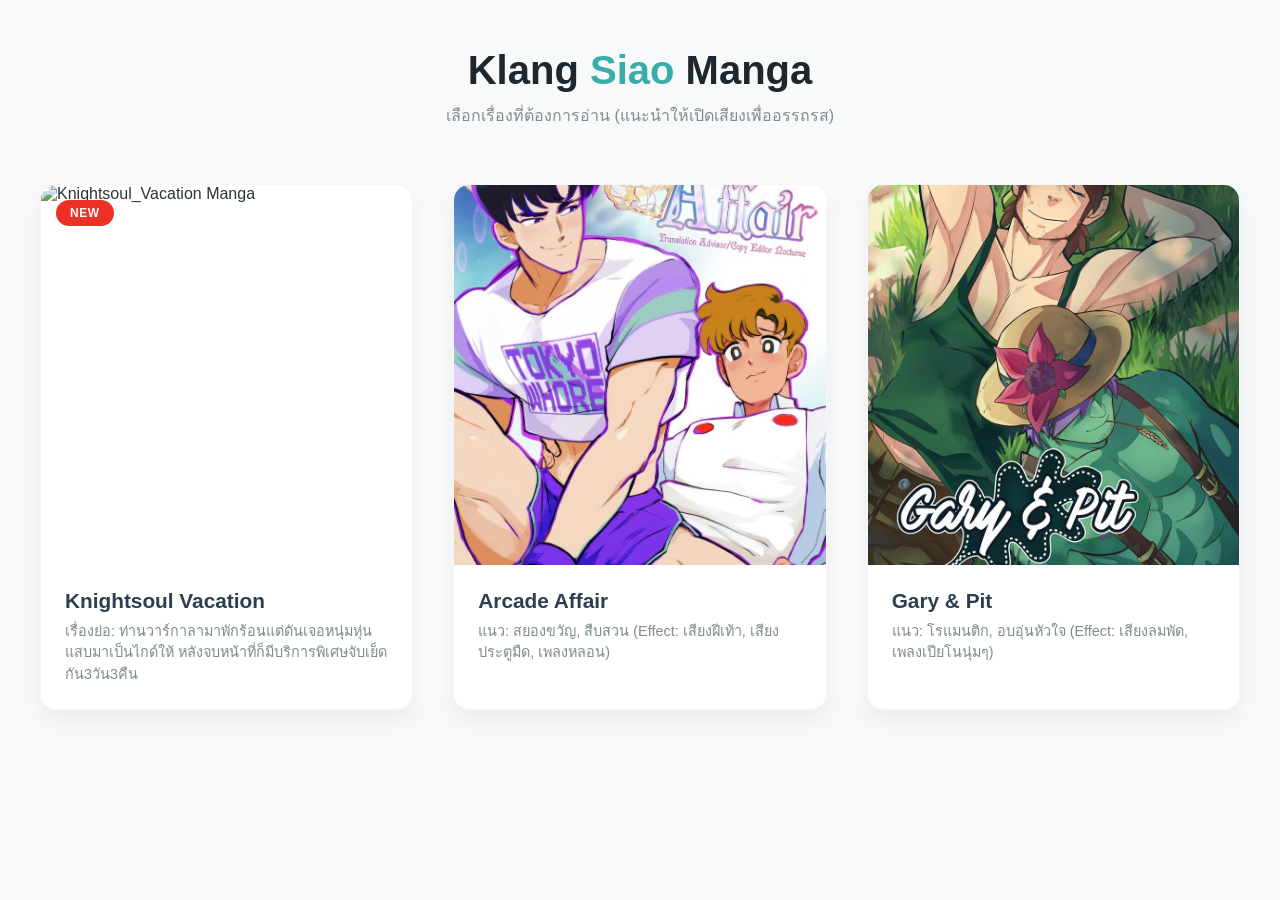
==== index.html @ 47d7a59d "first commit" ====
<!DOCTYPE html>
<html lang="th">
<head>
  <meta charset="UTF-8">
  <meta name="viewport" content="width=device-width, initial-scale=1.0">
  <title>Klang Siao Manga</title>
  <link rel="icon" type="image/png" href="icon\LOGO.png">
  <link rel="stylesheet" href="style.css">
</head>
<body>

  <header>
    <h1>Klang <span class="highlight">Siao</span> Manga</h1>
    <p>เลือกเรื่องที่ต้องการอ่าน (แนะนำให้เปิดเสียงเพื่ออรรถรส)</p>
  </header>

  <main class="manga-grid">
    <!-- การ์ดมังงะเรื่องที่ 1 -->
    <a href="reader.html?story=Knightsoul_Vacation" class="manga-card">
      <div class="card-image">
        <img src="asset\Knightsoul Vacation\1.png" alt="Knightsoul_Vacation Manga">
        <span class="genre tags-Knightsoul_Vacation">New</span>
      </div>
      <div class="card-info">
        <h3>Knightsoul Vacation</h3>
        <p>เรื่องย่อ: ท่านวาร์กาลามาพักร้อนแต่ดันเจอหนุ่มหุ่นแสบมาเป็นไกด์ให้ หลังจบหน้าที่ก็มีบริการพิเศษจับเย็ดกัน3วัน3คืน</p>
      </div>
    </a>

    <!-- การ์ดมังงะเรื่องที่ 2 -->
    <a href="reader.html?story=Arcade_Affair" class="manga-card">
      <div class="card-image">
        <img src="asset\Arcade Affair\1.jpg" alt="Arcade_Affair Manga">
      </div>
      <div class="card-info">
        <h3>Arcade Affair</h3>
        <p>แนว: สยองขวัญ, สืบสวน (Effect: เสียงฝีเท้า, เสียงประตูมืด, เพลงหลอน)</p>
      </div>
    </a>

    <!-- การ์ดมังงะเรื่องที่ 3 -->
    <a href="reader.html?story=Gary&Pit" class="manga-card">
      <div class="card-image">
        <img src="asset\Gary & Pit\1.jpg" alt="Gary&Pit Manga">
      </div>
      <div class="card-info">
        <h3>Gary & Pit</h3>
        <p>แนว: โรแมนติก, อบอุ่นหัวใจ (Effect: เสียงลมพัด, เพลงเปียโนนุ่มๆ)</p>
      </div>
    </a>
  </main>

</body>
</html>
---- style.css ----
* {
  margin: 0;
  padding: 0;
  box-sizing: border-box;
  font-family: 'Segoe UI', Tahoma, Geneva, Verdana, sans-serif;
}

body {
  background-color: #f8f9fa; /* พื้นหลังสว่าง สบายตา */
  color: #2d3436; /* ตัวหนังสือสีเทาเข้ม อ่านง่าย ไม่ปวดตา */
  padding: 3rem 1rem;
}

header {
  text-align: center;
  margin-bottom: 3.5rem;
}

header h1 {
  font-size: 2.5rem;
  color: #1e272e;
  margin-bottom: 0.6rem;
  font-weight: 800;
}

.highlight {
  color: #38ada9; /* เปลี่ยนเป็นสีเขียวมิ้นท์/ฟ้าสดใส ให้ฟีลลิ่งสว่างและเฟรช */
}

header p {
  color: #7f8c8d;
  font-size: 1rem;
}

/* ระบบ Grid สำหรับจัดวางการ์ดมังงะ */
.manga-grid {
  display: grid;
  grid-template-columns: repeat(auto-fit, minmax(280px, 1fr));
  gap: 2.5rem;
  max-width: 1200px;
  margin: 0 auto;
}

/* สไตล์ของการ์ดโทนสว่าง */
.manga-card {
  background-color: #ffffff;
  border-radius: 16px;
  overflow: hidden;
  text-decoration: none;
  color: inherit;
  transition: transform 0.3s ease, box-shadow 0.3s ease;
  box-shadow: 0 10px 20px rgba(0, 0, 0, 0.05); /* เงาบางๆ นุ่มๆ */
  display: flex;
  flex-direction: column;
  border: 1px solid rgba(0, 0, 0, 0.03);
}

.manga-card:hover {
  transform: translateY(-8px);
  box-shadow: 0 15px 30px rgba(56, 173, 169, 0.15); /* เงาสีฟ้ามิ้นท์เวลาชี้ */
}

.card-image {
  position: relative;
  height: 380px;
  overflow: hidden;
}

.card-image img {
  width: 100%;
  height: 100%;
  object-fit: cover;
  transition: transform 0.4s ease;
}

.manga-card:hover .card-image img {
  transform: scale(1.03);
}

/* ป้ายแท็กประเภทมังงะ */
.genre {
  position: absolute;
  top: 15px;
  left: 15px;
  padding: 6px 14px;
  border-radius: 20px;
  font-size: 0.75rem;
  font-weight: bold;
  text-transform: uppercase;
  color: #fff;
  letter-spacing: 0.5px;
}

.tags-Knightsoul_Vacation { background-color: #eb3026; }
.tags-horror { background-color: #485460; }
.tags-romance { background-color: #00b812; }

/* รายละเอียดข้อความใต้ภาพ */
.card-info {
  padding: 1.5rem;
  flex-grow: 1;
  background-color: #ffffff;
}

.card-info h3 {
  color: #2c3e50;
  margin-bottom: 0.5rem;
  font-size: 1.3rem;
  font-weight: 700;
}

.card-info p {
  color: #7f8c8d;
  font-size: 0.9rem;
  line-height: 1.5;
}
/* ==========================================
   สไตล์เพิ่มเติมสำหรับหน้าอ่านมังงะ (Reader Page)
   ========================================== */

.reader-body {
  background-color: #f1f2f6; /* สีพื้นหลังนุ่มๆ สไตล์แอปอ่านการ์ตูน */
  padding: 0;
  margin: 0;
}

/* ปุ่มควบคุมเสียงที่ลอยอยู่ */
.audio-controls {
  position: fixed;
  top: 20px;
  right: 20px;
  display: flex;
  gap: 10px;
  z-index: 1000;
}

.control-btn {
  background-color: #ffffff;
  color: #2d3436;
  border: 1px solid rgba(0,0,0,0.1);
  padding: 10px 16px;
  border-radius: 30px;
  cursor: pointer;
  font-weight: bold;
  font-size: 0.9rem;
  box-shadow: 0 4px 10px rgba(0,0,0,0.08);
  transition: all 0.2s ease;
  text-decoration: none;
}

.control-btn:hover {
  transform: scale(1.05);
  background-color: #f8f9fa;
}

.back-btn {
  background-color: #38ada9;
  color: white;
  border: none;
}

.back-btn:hover {
  background-color: #079992;
  color: white;
}

/* กล่องแสดงมังงะแนวตั้ง */
.manga-viewer {
  max-width: 800px;
  margin: 0 auto;
  background-color: #ffffff;
  box-shadow: 0 0 30px rgba(0,0,0,0.05);
  display: flex;
  flex-direction: column;
}

/* ช่องมังงะแต่ละช่อง */
.manga-scene {
  position: relative;
  width: 100%;
  line-height: 0; /* ลบช่องว่างใต้ภาพ */
}

.manga-scene img {
  width: 100%;
  height: auto;
  display: block;
}
/* ==========================================
   สไตล์หน้าจอ Loading โทนสว่าง (Loading Screen)
   ========================================== */

.loading-overlay {
  position: fixed;
  top: 0;
  left: 0;
  width: 100%;
  height: 100%;
  background-color: #ffffff; /* โทนสว่างสะอาดตา */
  display: flex;
  flex-direction: column;
  justify-content: center;
  align-items: center;
  z-index: 9999; /* อยู่บนสุดบังทุกอย่างไว้ก่อน */
  transition: opacity 0.5s ease, visibility 0.5s ease;
}

/* เอฟเฟคซ่อนหน้าจอ Loading ตอนโหลดเสร็จ */
.loading-overlay.fade-out {
  opacity: 0;
  visibility: hidden;
}

.loading-overlay p {
  margin-top: 20px;
  color: #7f8c8d;
  font-weight: bold;
  font-size: 1.1rem;
}

/* วงกลมหมุนๆ (Spinner) */
.spinner {
  width: 50px;
  height: 50px;
  border: 5px solid #f1f2f6;
  border-top: 5px solid #38ada9; /* สีฟ้ามิ้นท์หลักของเว็บ */
  border-radius: 50%;
  animation: spin 1s linear infinite;
}

@keyframes spin {
  0% { transform: rotate(0deg); }
  100% { transform: rotate(360deg); }
}
/* จัดการหน้าอ่านแบบ Flip Page */
.manga-container {
  display: flex;
  flex-direction: column;
  align-items: center;
  justify-content: center;
  min-height: 100vh;
  padding: 20px 0;
}

.manga-page-wrapper {
  cursor: pointer;
  max-width: 90vw;
  max-height: 80vh;
  display: flex;
  justify-content: center;
}

.manga-page-wrapper img {
  max-width: 100%;
  max-height: 80vh;
  object-fit: contain;
  box-shadow: 0 8px 25px rgba(0,0,0,0.15);
  border-radius: 4px;
}

/* ปุ่มเปลี่ยนหน้า */
.page-controls {
  display: flex;
  align-items: center;
  gap: 15px;
  margin-top: 15px;
}

.nav-btn {
  padding: 10px 20px;
  background-color: #38ada9;
  color: white;
  border: none;
  border-radius: 20px;
  font-weight: bold;
  cursor: pointer;
  transition: transform 0.1s, background-color 0.2s;
}

.nav-btn:hover {
  background-color: #079992;
}

.nav-btn:disabled {
  background-color: #ccc;
  cursor: not-allowed;
}

#page-indicator {
  font-weight: bold;
  color: #555;
}
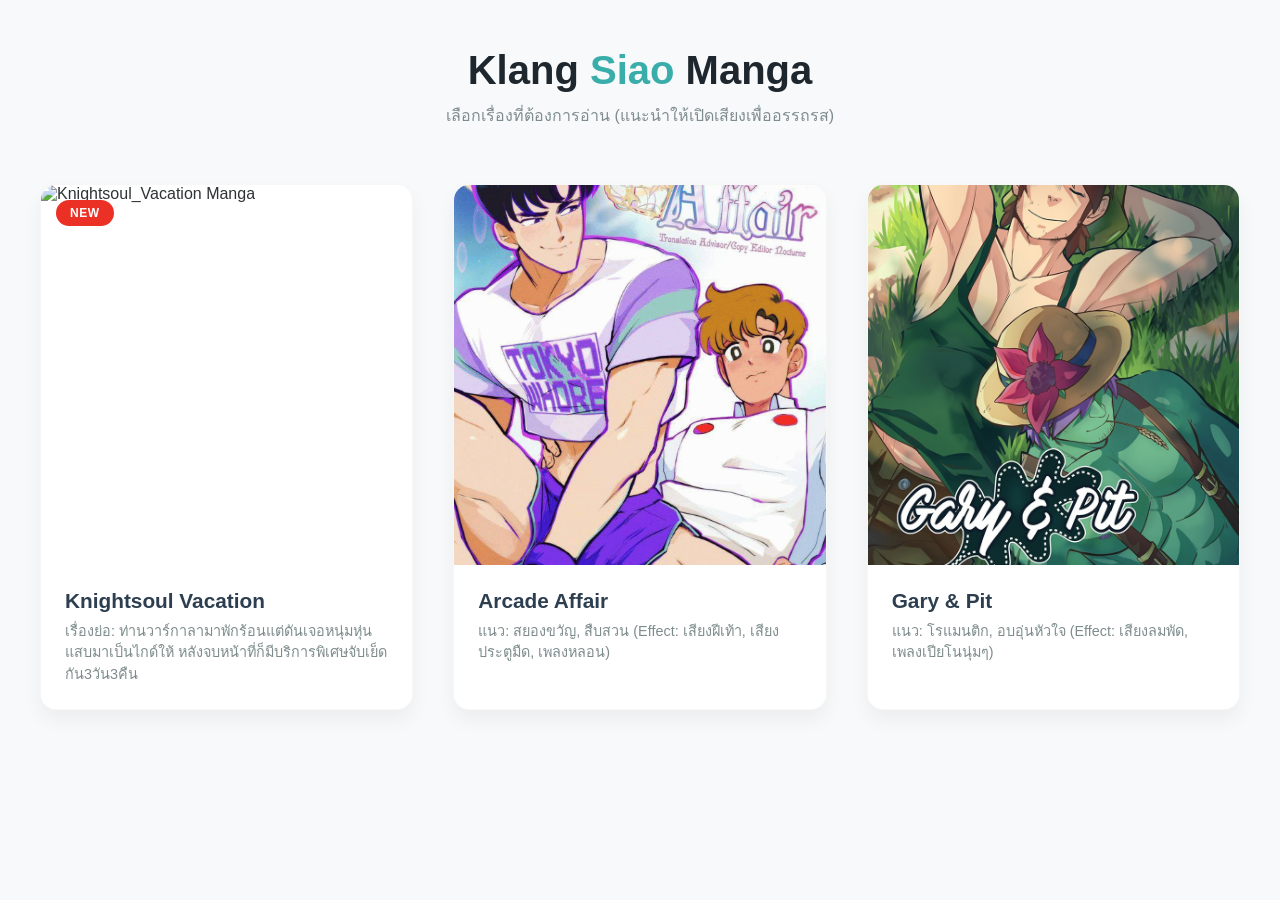
==== commit af0a152e: "update files" ====
--- a/index.html
+++ b/index.html
@@ -30,7 +30,7 @@
     <!-- การ์ดมังงะเรื่องที่ 2 -->
     <a href="reader.html?story=Arcade_Affair" class="manga-card">
       <div class="card-image">
-        <img src="asset\Arcade Affair\1.jpg" alt="Arcade_Affair Manga">
+        <img src="asset\Arcade Affair\1.png" alt="Arcade_Affair Manga">
       </div>
       <div class="card-info">
         <h3>Arcade Affair</h3>
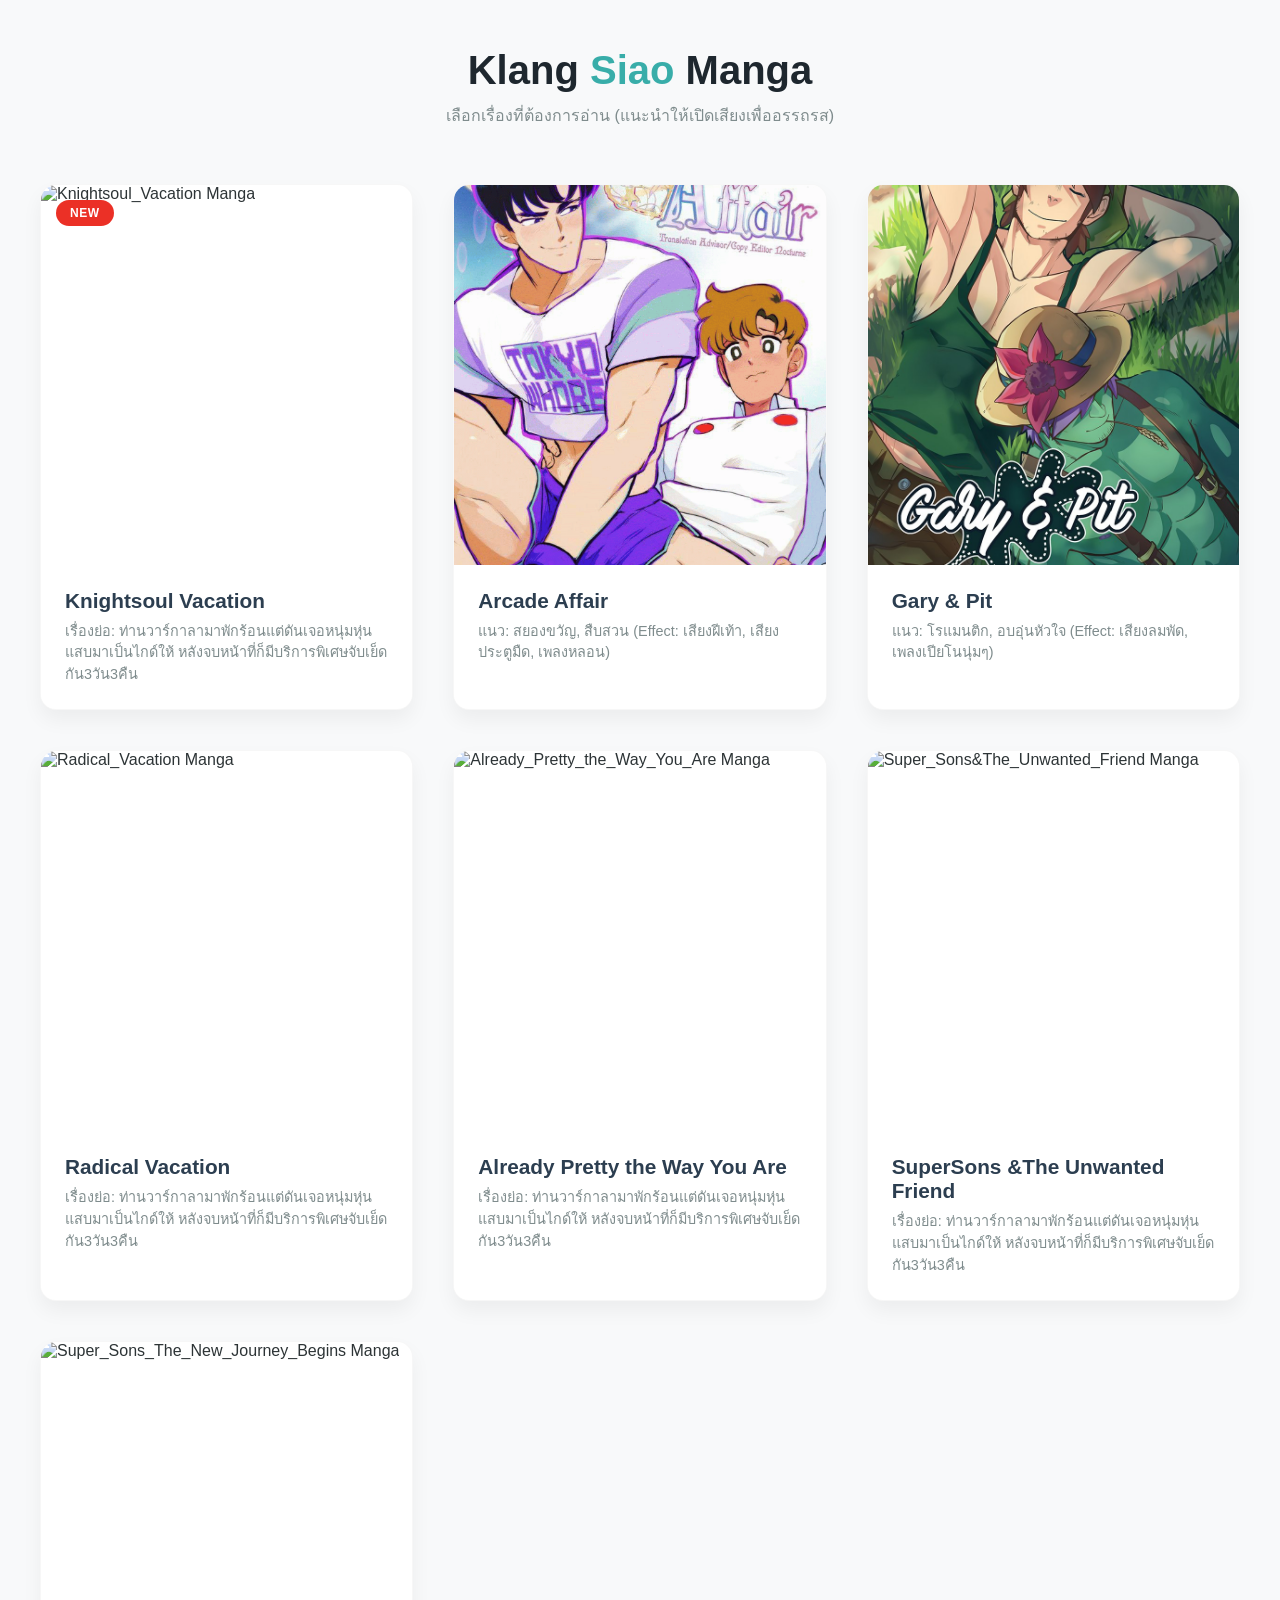
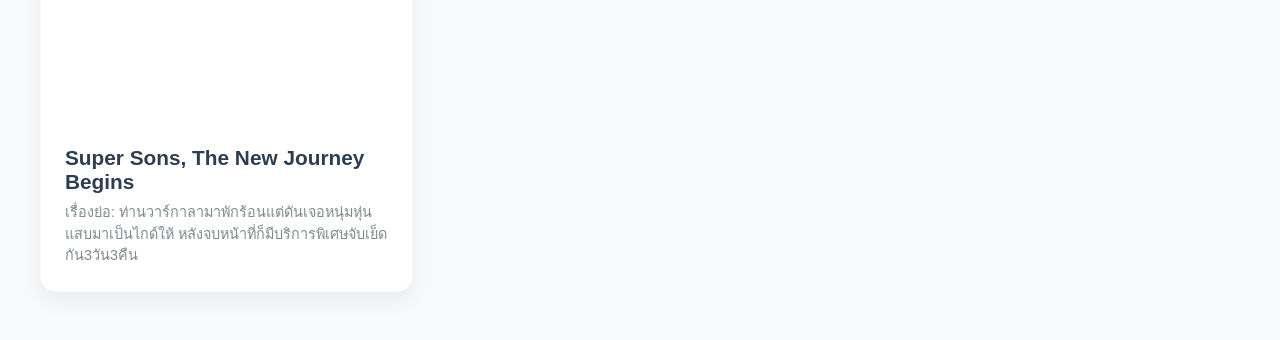
==== commit cb3b670f: "update files" ====
--- a/index.html
+++ b/index.html
@@ -48,6 +48,52 @@
         <p>แนว: โรแมนติก, อบอุ่นหัวใจ (Effect: เสียงลมพัด, เพลงเปียโนนุ่มๆ)</p>
       </div>
     </a>
+
+
+    <a href="reader.html?story=Radical_Vacation" class="manga-card">
+      <div class="card-image">
+        <img src="asset\Radical Vacation\1.png" alt="Radical_Vacation Manga">
+        <span class="genre tags-Radical_Vacation">New</span>
+      </div>
+      <div class="card-info">
+        <h3>Radical Vacation</h3>
+        <p>เรื่องย่อ: ท่านวาร์กาลามาพักร้อนแต่ดันเจอหนุ่มหุ่นแสบมาเป็นไกด์ให้ หลังจบหน้าที่ก็มีบริการพิเศษจับเย็ดกัน3วัน3คืน</p>
+      </div>
+    </a>
+
+
+    <a href="reader.html?story=Already_Pretty_the_Way_You_Are" class="manga-card">
+      <div class="card-image">
+        <img src="asset\Already Pretty the Way You Are\1.png" alt="Already_Pretty_the_Way_You_Are Manga">
+        <span class="genre tags-Already_Pretty_the_Way_You_Are">New</span>
+      </div>
+      <div class="card-info">
+        <h3>Already Pretty the Way You Are</h3>
+        <p>เรื่องย่อ: ท่านวาร์กาลามาพักร้อนแต่ดันเจอหนุ่มหุ่นแสบมาเป็นไกด์ให้ หลังจบหน้าที่ก็มีบริการพิเศษจับเย็ดกัน3วัน3คืน</p>
+      </div>
+    </a>
+
+    <a href="reader.html?story=Super_Sons&The_Unwanted_Friend" class="manga-card">
+      <div class="card-image">
+        <img src="asset\SuperSons &The Unwanted Friend\1.png" alt="Super_Sons&The_Unwanted_Friend Manga">
+        <span class="genre tags-Super_Sons&The_Unwanted_Friend">New</span>
+      </div>
+      <div class="card-info">
+        <h3>SuperSons &The Unwanted Friend</h3>
+        <p>เรื่องย่อ: ท่านวาร์กาลามาพักร้อนแต่ดันเจอหนุ่มหุ่นแสบมาเป็นไกด์ให้ หลังจบหน้าที่ก็มีบริการพิเศษจับเย็ดกัน3วัน3คืน</p>
+      </div>
+    </a>
+
+    <a href="reader.html?story=Super_Sons_The_New_Journey_Begins" class="manga-card">
+      <div class="card-image">
+        <img src="asset\Super Sons, The New Journey Begins\1.png" alt="Super_Sons_The_New_Journey_Begins Manga">
+        <span class="genre tags-Super_Sons_The_New_Journey_Begins">New</span>
+      </div>
+      <div class="card-info">
+        <h3>Super Sons, The New Journey Begins</h3>
+        <p>เรื่องย่อ: ท่านวาร์กาลามาพักร้อนแต่ดันเจอหนุ่มหุ่นแสบมาเป็นไกด์ให้ หลังจบหน้าที่ก็มีบริการพิเศษจับเย็ดกัน3วัน3คืน</p>
+      </div>
+    </a>
   </main>
 
 </body>
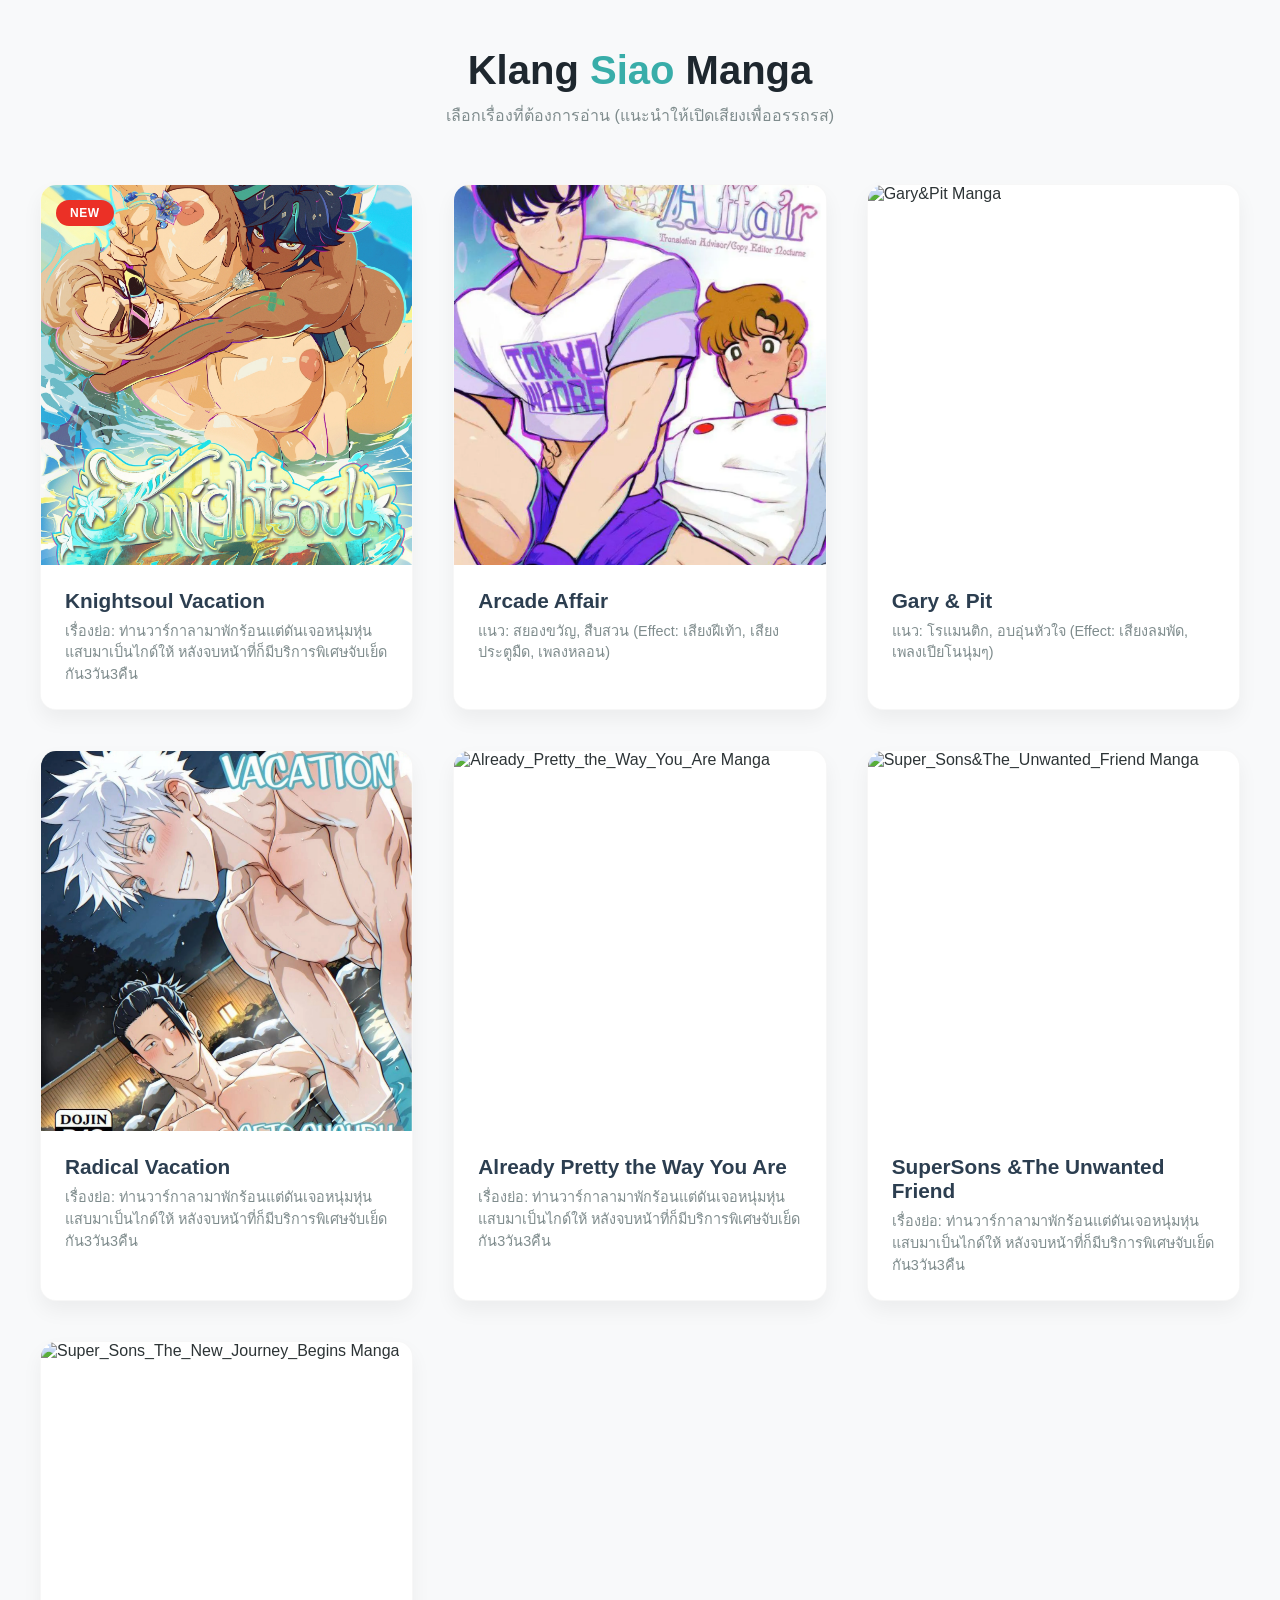
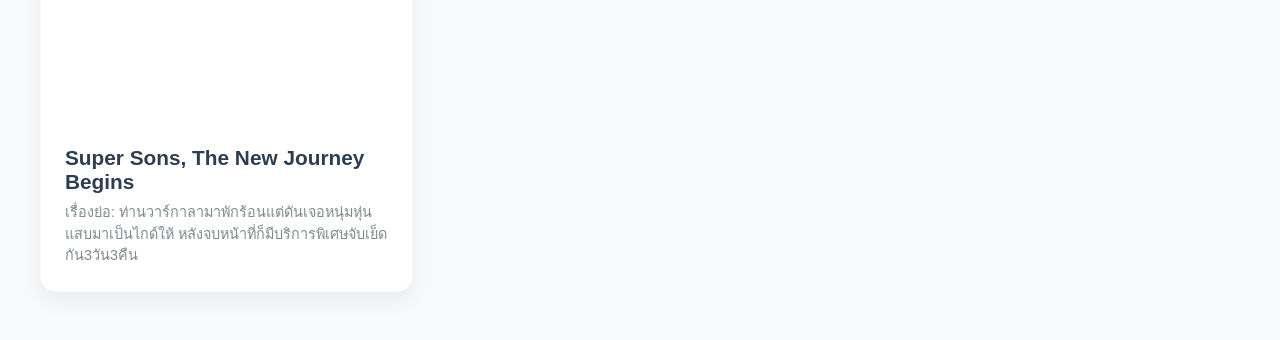
==== commit 69328b5f: "update files" ====
--- a/index.html
+++ b/index.html
@@ -18,7 +18,7 @@
     <!-- การ์ดมังงะเรื่องที่ 1 -->
     <a href="reader.html?story=Knightsoul_Vacation" class="manga-card">
       <div class="card-image">
-        <img src="asset\Knightsoul Vacation\1.png" alt="Knightsoul_Vacation Manga">
+        <img src="asset\Knightsoul Vacation\1.webp" alt="Knightsoul_Vacation Manga">
         <span class="genre tags-Knightsoul_Vacation">New</span>
       </div>
       <div class="card-info">
@@ -30,7 +30,7 @@
     <!-- การ์ดมังงะเรื่องที่ 2 -->
     <a href="reader.html?story=Arcade_Affair" class="manga-card">
       <div class="card-image">
-        <img src="asset\Arcade Affair\1.png" alt="Arcade_Affair Manga">
+        <img src="asset\Arcade Affair\1.webp" alt="Arcade_Affair Manga">
       </div>
       <div class="card-info">
         <h3>Arcade Affair</h3>
@@ -41,7 +41,7 @@
     <!-- การ์ดมังงะเรื่องที่ 3 -->
     <a href="reader.html?story=Gary&Pit" class="manga-card">
       <div class="card-image">
-        <img src="asset\Gary & Pit\1.jpg" alt="Gary&Pit Manga">
+        <img src="asset\Gary & Pit\1.webp" alt="Gary&Pit Manga">
       </div>
       <div class="card-info">
         <h3>Gary & Pit</h3>
@@ -52,8 +52,7 @@
 
     <a href="reader.html?story=Radical_Vacation" class="manga-card">
       <div class="card-image">
-        <img src="asset\Radical Vacation\1.png" alt="Radical_Vacation Manga">
-        <span class="genre tags-Radical_Vacation">New</span>
+        <img src="asset\Radical Vacation\1.webp" alt="Radical_Vacation Manga">
       </div>
       <div class="card-info">
         <h3>Radical Vacation</h3>
@@ -64,8 +63,7 @@
 
     <a href="reader.html?story=Already_Pretty_the_Way_You_Are" class="manga-card">
       <div class="card-image">
-        <img src="asset\Already Pretty the Way You Are\1.png" alt="Already_Pretty_the_Way_You_Are Manga">
-        <span class="genre tags-Already_Pretty_the_Way_You_Are">New</span>
+        <img src="asset\Already Pretty the Way You Are\1.webp" alt="Already_Pretty_the_Way_You_Are Manga">
       </div>
       <div class="card-info">
         <h3>Already Pretty the Way You Are</h3>
@@ -75,8 +73,7 @@
 
     <a href="reader.html?story=Super_Sons&The_Unwanted_Friend" class="manga-card">
       <div class="card-image">
-        <img src="asset\SuperSons &The Unwanted Friend\1.png" alt="Super_Sons&The_Unwanted_Friend Manga">
-        <span class="genre tags-Super_Sons&The_Unwanted_Friend">New</span>
+        <img src="asset\Super Sons & The Unwanted Friend\1.webp" alt="Super_Sons&The_Unwanted_Friend Manga">
       </div>
       <div class="card-info">
         <h3>SuperSons &The Unwanted Friend</h3>
@@ -86,8 +83,7 @@
 
     <a href="reader.html?story=Super_Sons_The_New_Journey_Begins" class="manga-card">
       <div class="card-image">
-        <img src="asset\Super Sons, The New Journey Begins\1.png" alt="Super_Sons_The_New_Journey_Begins Manga">
-        <span class="genre tags-Super_Sons_The_New_Journey_Begins">New</span>
+        <img src="asset\Super Sons, The New Journey Begins\1.webp" alt="Super_Sons_The_New_Journey_Begins Manga">
       </div>
       <div class="card-info">
         <h3>Super Sons, The New Journey Begins</h3>
--- a/style.css
+++ b/style.css
@@ -287,6 +287,17 @@
 }
 
 #page-indicator {
-  font-weight: bold;
-  color: #555;
+  font-size: 14px;         /* 1. ลดขนาดตัวอักษรลง (ถ้าเดิมเป็น 16px หรือใหญ่กว่า) */
+  white-space: nowrap;     /* 2. 🔥 สั่งห้ามขึ้นบรรทัดใหม่เด็ดขาด */
+  letter-spacing: 0.5px;   /* ปรับระยะห่างตัวอักษรให้กระชับขึ้น */
+}
+#current-manga-img {
+  -webkit-touch-callout: none; /* ปิดเมนูป๊อปอัพตอนกดค้างในมือถือ */
+  -webkit-user-select: none;   /* ปิดการเลือกรูปภาพ */
+  -khtml-user-select: none;
+  -moz-user-select: none;
+  -ms-user-select: none;
+  user-select: none;
+  
+  -webkit-user-drag: none;     /* 🔥 ใช้แค่ตัวนี้ตัวเดียวพอครับ */
 }
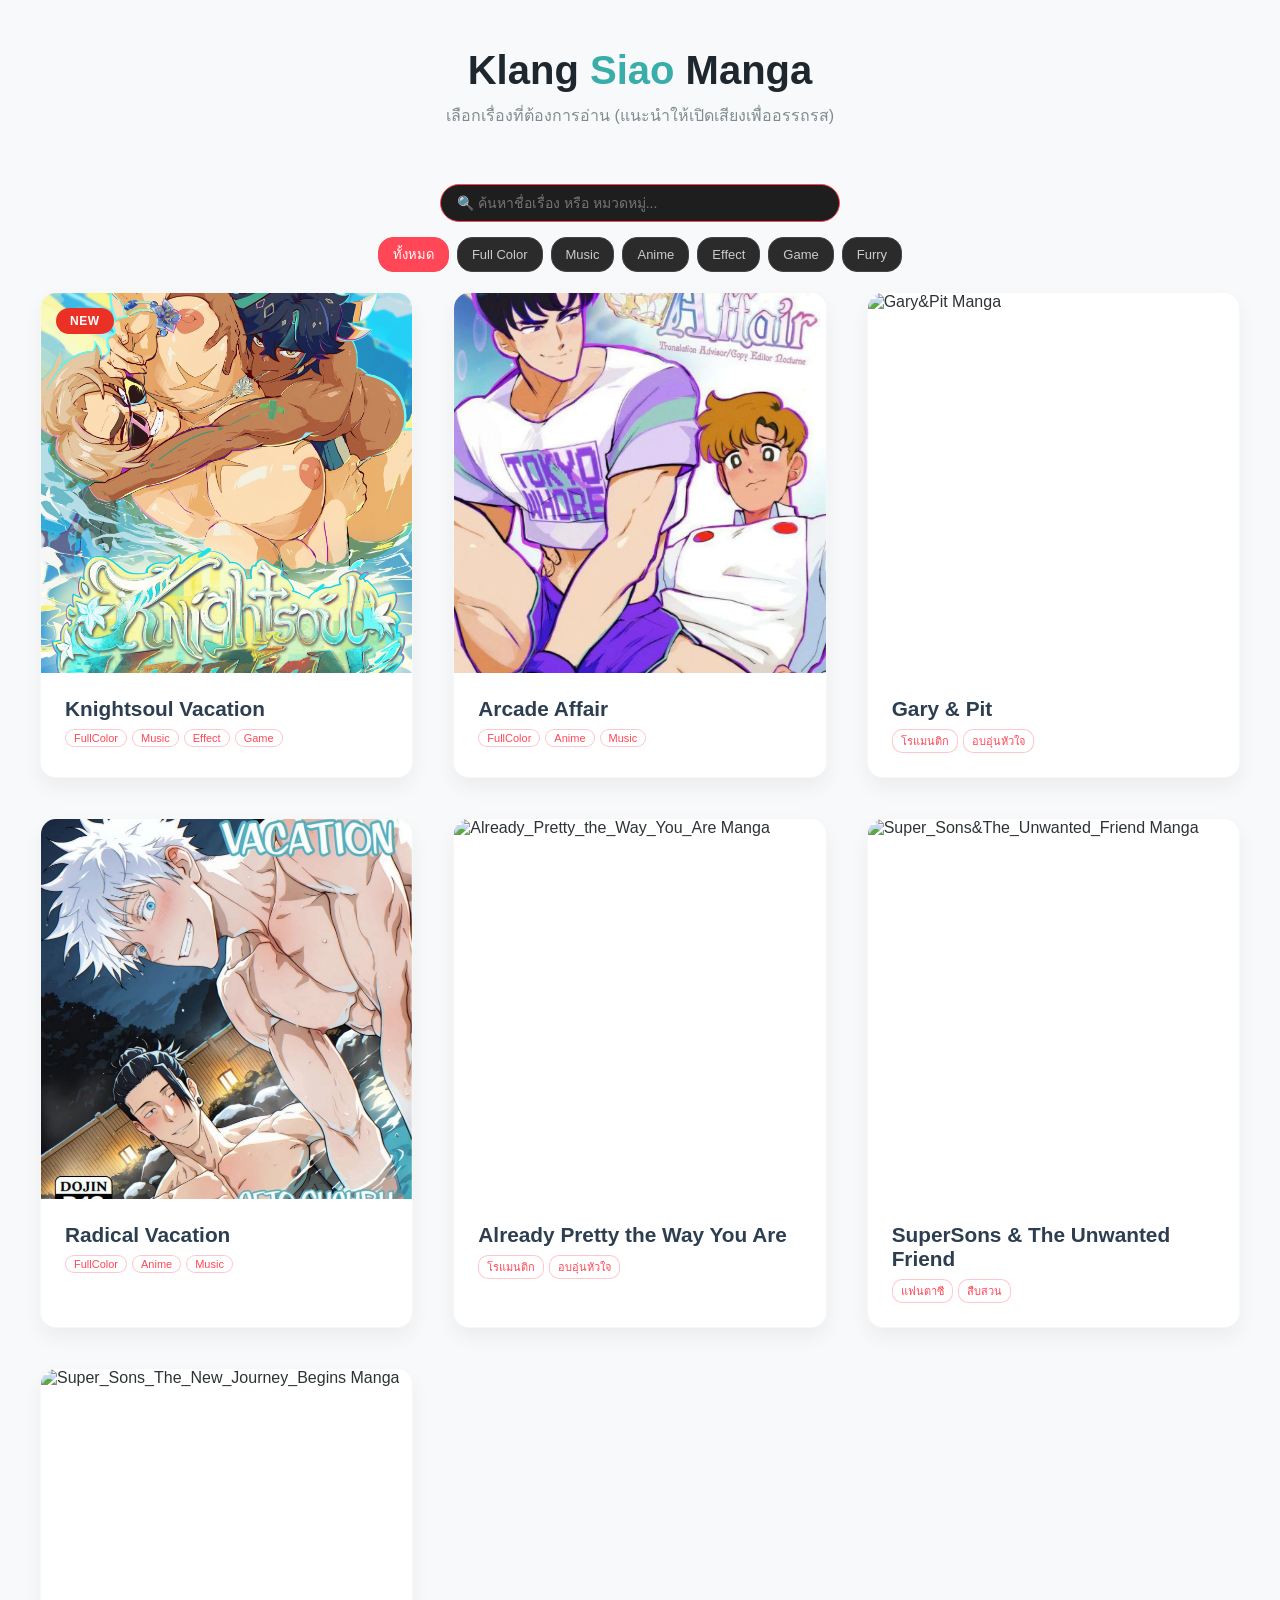
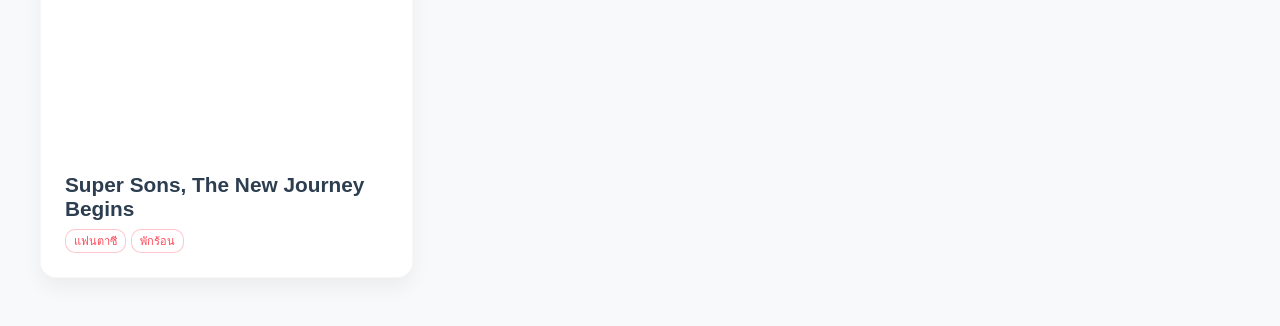
==== commit 30724b89: "Update Files" ====
--- a/index.html
+++ b/index.html
@@ -4,7 +4,7 @@
   <meta charset="UTF-8">
   <meta name="viewport" content="width=device-width, initial-scale=1.0">
   <title>Klang Siao Manga</title>
-  <link rel="icon" type="image/png" href="icon\LOGO.png">
+  <link rel="icon" type="image/png" href="icon/LOGO.png">
   <link rel="stylesheet" href="style.css">
 </head>
 <body>
@@ -14,83 +14,159 @@
     <p>เลือกเรื่องที่ต้องการอ่าน (แนะนำให้เปิดเสียงเพื่ออรรถรส)</p>
   </header>
 
+  <!-- 🔍 ส่วนค้นหาและเลือก Topic -->
+  <section class="filter-section">
+    <div class="search-box">
+      <input type="text" id="search-input" placeholder="🔍 ค้นหาชื่อเรื่อง หรือ หมวดหมู่..." onkeyup="filterManga()">
+    </div>
+    <div class="topic-tags">
+      <button class="tag-btn active" onclick="filterByTag('all', this)">ทั้งหมด</button>
+      <button class="tag-btn" onclick="filterByTag('FullColor', this)">Full Color</button>
+      <button class="tag-btn" onclick="filterByTag('Music', this)">Music</button>
+      <button class="tag-btn" onclick="filterByTag('Anime', this)">Anime</button>
+      <button class="tag-btn" onclick="filterByTag('Effect', this)">Effect</button>
+      <button class="tag-btn" onclick="filterByTag('Game', this)">Game</button>
+      <button class="tag-btn" onclick="filterByTag('Furry', this)">Furry</button>
+    </div>
+  </section>
+
   <main class="manga-grid">
     <!-- การ์ดมังงะเรื่องที่ 1 -->
-    <a href="reader.html?story=Knightsoul_Vacation" class="manga-card">
+    <a href="reader.html?story=Knightsoul_Vacation" class="manga-card" data-tags="FullColor Music Effect Game">
       <div class="card-image">
-        <img src="asset\Knightsoul Vacation\1.webp" alt="Knightsoul_Vacation Manga">
+        <img src="asset/Knightsoul Vacation/1.webp" alt="Knightsoul_Vacation Manga">
         <span class="genre tags-Knightsoul_Vacation">New</span>
       </div>
       <div class="card-info">
         <h3>Knightsoul Vacation</h3>
-        <p>เรื่องย่อ: ท่านวาร์กาลามาพักร้อนแต่ดันเจอหนุ่มหุ่นแสบมาเป็นไกด์ให้ หลังจบหน้าที่ก็มีบริการพิเศษจับเย็ดกัน3วัน3คืน</p>
+        <div class="card-topics">
+          <span class="topic-badge">FullColor</span>
+          <span class="topic-badge">Music</span>
+          <span class="topic-badge">Effect</span>
+          <span class="topic-badge">Game</span>
+        </div>
       </div>
     </a>
 
     <!-- การ์ดมังงะเรื่องที่ 2 -->
-    <a href="reader.html?story=Arcade_Affair" class="manga-card">
+    <a href="reader.html?story=Arcade_Affair" class="manga-card" data-tags="FullColor Anime Music">
       <div class="card-image">
-        <img src="asset\Arcade Affair\1.webp" alt="Arcade_Affair Manga">
+        <img src="asset/Arcade Affair/1.webp" alt="Arcade_Affair Manga">
       </div>
       <div class="card-info">
         <h3>Arcade Affair</h3>
-        <p>แนว: สยองขวัญ, สืบสวน (Effect: เสียงฝีเท้า, เสียงประตูมืด, เพลงหลอน)</p>
+        <div class="card-topics">
+          <span class="topic-badge">FullColor</span>
+          <span class="topic-badge">Anime</span>
+          <span class="topic-badge">Music</span>
+        </div>
       </div>
     </a>
 
     <!-- การ์ดมังงะเรื่องที่ 3 -->
-    <a href="reader.html?story=Gary&Pit" class="manga-card">
+    <a href="reader.html?story=Gary&Pit" class="manga-card" data-tags="">
       <div class="card-image">
-        <img src="asset\Gary & Pit\1.webp" alt="Gary&Pit Manga">
+        <img src="asset/Gary & Pit/1.webp" alt="Gary&Pit Manga">
       </div>
       <div class="card-info">
         <h3>Gary & Pit</h3>
-        <p>แนว: โรแมนติก, อบอุ่นหัวใจ (Effect: เสียงลมพัด, เพลงเปียโนนุ่มๆ)</p>
+        <div class="card-topics">
+          <span class="topic-badge">โรแมนติก</span>
+          <span class="topic-badge">อบอุ่นหัวใจ</span>
+        </div>
       </div>
     </a>
 
-
-    <a href="reader.html?story=Radical_Vacation" class="manga-card">
+    <!-- การ์ดมังงะเรื่องที่ 4 -->
+    <a href="reader.html?story=Radical_Vacation" class="manga-card" data-tags="FullColor Anime Music">
       <div class="card-image">
-        <img src="asset\Radical Vacation\1.webp" alt="Radical_Vacation Manga">
+        <img src="asset/Radical Vacation/1.webp" alt="Radical_Vacation Manga">
       </div>
       <div class="card-info">
         <h3>Radical Vacation</h3>
-        <p>เรื่องย่อ: ท่านวาร์กาลามาพักร้อนแต่ดันเจอหนุ่มหุ่นแสบมาเป็นไกด์ให้ หลังจบหน้าที่ก็มีบริการพิเศษจับเย็ดกัน3วัน3คืน</p>
+        <div class="card-topics">
+          <span class="topic-badge">FullColor</span>
+          <span class="topic-badge">Anime</span>
+          <span class="topic-badge">Music</span>
+        </div>
       </div>
     </a>
 
-
-    <a href="reader.html?story=Already_Pretty_the_Way_You_Are" class="manga-card">
+    <!-- การ์ดมังงะเรื่องที่ 5 -->
+    <a href="reader.html?story=Already_Pretty_the_Way_You_Are" class="manga-card" data-tags="โรแมนติก อบอุ่นหัวใจ">
       <div class="card-image">
-        <img src="asset\Already Pretty the Way You Are\1.webp" alt="Already_Pretty_the_Way_You_Are Manga">
+        <img src="asset/Already Pretty the Way You Are/1.webp" alt="Already_Pretty_the_Way_You_Are Manga">
       </div>
       <div class="card-info">
         <h3>Already Pretty the Way You Are</h3>
-        <p>เรื่องย่อ: ท่านวาร์กาลามาพักร้อนแต่ดันเจอหนุ่มหุ่นแสบมาเป็นไกด์ให้ หลังจบหน้าที่ก็มีบริการพิเศษจับเย็ดกัน3วัน3คืน</p>
+        <div class="card-topics">
+          <span class="topic-badge">โรแมนติก</span>
+          <span class="topic-badge">อบอุ่นหัวใจ</span>
+        </div>
       </div>
     </a>
 
-    <a href="reader.html?story=Super_Sons&The_Unwanted_Friend" class="manga-card">
+    <!-- การ์ดมังงะเรื่องที่ 6 -->
+    <a href="reader.html?story=Super_Sons&The_Unwanted_Friend" class="manga-card" data-tags="แฟนตาซี สืบสวน">
       <div class="card-image">
-        <img src="asset\Super Sons & The Unwanted Friend\1.webp" alt="Super_Sons&The_Unwanted_Friend Manga">
+        <img src="asset/Super Sons & The Unwanted Friend/1.webp" alt="Super_Sons&The_Unwanted_Friend Manga">
       </div>
       <div class="card-info">
-        <h3>SuperSons &The Unwanted Friend</h3>
-        <p>เรื่องย่อ: ท่านวาร์กาลามาพักร้อนแต่ดันเจอหนุ่มหุ่นแสบมาเป็นไกด์ให้ หลังจบหน้าที่ก็มีบริการพิเศษจับเย็ดกัน3วัน3คืน</p>
+        <h3>SuperSons & The Unwanted Friend</h3>
+        <div class="card-topics">
+          <span class="topic-badge">แฟนตาซี</span>
+          <span class="topic-badge">สืบสวน</span>
+        </div>
       </div>
     </a>
 
-    <a href="reader.html?story=Super_Sons_The_New_Journey_Begins" class="manga-card">
+    <!-- การ์ดมังงะเรื่องที่ 7 -->
+    <a href="reader.html?story=Super_Sons_The_New_Journey_Begins" class="manga-card" data-tags="แฟนตาซี พักร้อน">
       <div class="card-image">
-        <img src="asset\Super Sons, The New Journey Begins\1.webp" alt="Super_Sons_The_New_Journey_Begins Manga">
+        <img src="asset/Super Sons, The New Journey Begins/1.webp" alt="Super_Sons_The_New_Journey_Begins Manga">
       </div>
       <div class="card-info">
         <h3>Super Sons, The New Journey Begins</h3>
-        <p>เรื่องย่อ: ท่านวาร์กาลามาพักร้อนแต่ดันเจอหนุ่มหุ่นแสบมาเป็นไกด์ให้ หลังจบหน้าที่ก็มีบริการพิเศษจับเย็ดกัน3วัน3คืน</p>
+        <div class="card-topics">
+          <span class="topic-badge">แฟนตาซี</span>
+          <span class="topic-badge">พักร้อน</span>
+        </div>
       </div>
     </a>
   </main>
 
+  <!-- ⚙️ JavaScript ระบบค้นหาและ Filter -->
+  <script>
+    let currentSelectedTag = 'all';
+
+    function filterManga() {
+      const searchInput = document.getElementById('search-input').value.toLowerCase();
+      const cards = document.querySelectorAll('.manga-card');
+
+      cards.forEach(card => {
+        const title = card.querySelector('h3').innerText.toLowerCase();
+        const tags = card.getAttribute('data-tags') ? card.getAttribute('data-tags').toLowerCase() : '';
+
+        const matchesSearch = title.includes(searchInput) || tags.includes(searchInput);
+        const matchesTag = (currentSelectedTag === 'all') || tags.includes(currentSelectedTag.toLowerCase());
+
+        if (matchesSearch && matchesTag) {
+          card.style.display = "block";
+        } else {
+          card.style.display = "none";
+        }
+      });
+    }
+
+    function filterByTag(tag, btnElement) {
+      currentSelectedTag = tag;
+
+      // สลับ Active class ของปุ่ม
+      document.querySelectorAll('.tag-btn').forEach(btn => btn.classList.remove('active'));
+      btnElement.classList.add('active');
+
+      filterManga();
+    }
+  </script>
 </body>
 </html>
--- a/style.css
+++ b/style.css
@@ -300,4 +300,79 @@
   user-select: none;
   
   -webkit-user-drag: none;     /* 🔥 ใช้แค่ตัวนี้ตัวเดียวพอครับ */
+}
+/* ส่วนระบบค้นหาและ Filter Topics */
+.filter-section {
+  max-width: 1200px;
+  margin: 20px auto;
+  padding: 0 15px;
+  text-align: center;
+}
+
+.search-box {
+  margin-bottom: 15px;
+}
+
+.search-box input {
+  width: 100%;
+  max-width: 400px;
+  padding: 10px 16px;
+  border-radius: 20px;
+  border: 1px solid #ff4757;
+  background-color: #1e1e1e;
+  color: #fff;
+  font-size: 14px;
+  outline: none;
+  transition: all 0.3s ease;
+}
+
+.search-box input:focus {
+  border-color: #ff6b81;
+  box-shadow: 0 0 8px rgba(255, 71, 87, 0.4);
+}
+
+.topic-tags {
+  display: flex;
+  flex-wrap: wrap;
+  justify-content: center;
+  gap: 8px;
+}
+
+.tag-btn {
+  background: #2b2b2b;
+  color: #ccc;
+  border: 1px solid #444;
+  padding: 6px 14px;
+  border-radius: 15px;
+  font-size: 13px;
+  cursor: pointer;
+  transition: all 0.2s ease;
+}
+
+.tag-btn:hover {
+  background: #3a3a3a;
+  color: #fff;
+}
+
+.tag-btn.active {
+  background: #ff4757;
+  color: #fff;
+  border-color: #ff4757;
+}
+
+/* Badge แสดง Topic เล็กๆ บนการ์ด */
+.card-topics {
+  display: flex;
+  flex-wrap: wrap;
+  gap: 5px;
+  margin-top: 8px;
+}
+
+.topic-badge {
+  background: rgba(255, 255, 255, 0.1);
+  color: #ff4757;
+  font-size: 11px;
+  padding: 2px 8px;
+  border-radius: 10px;
+  border: 1px solid rgba(255, 71, 87, 0.3);
 }
